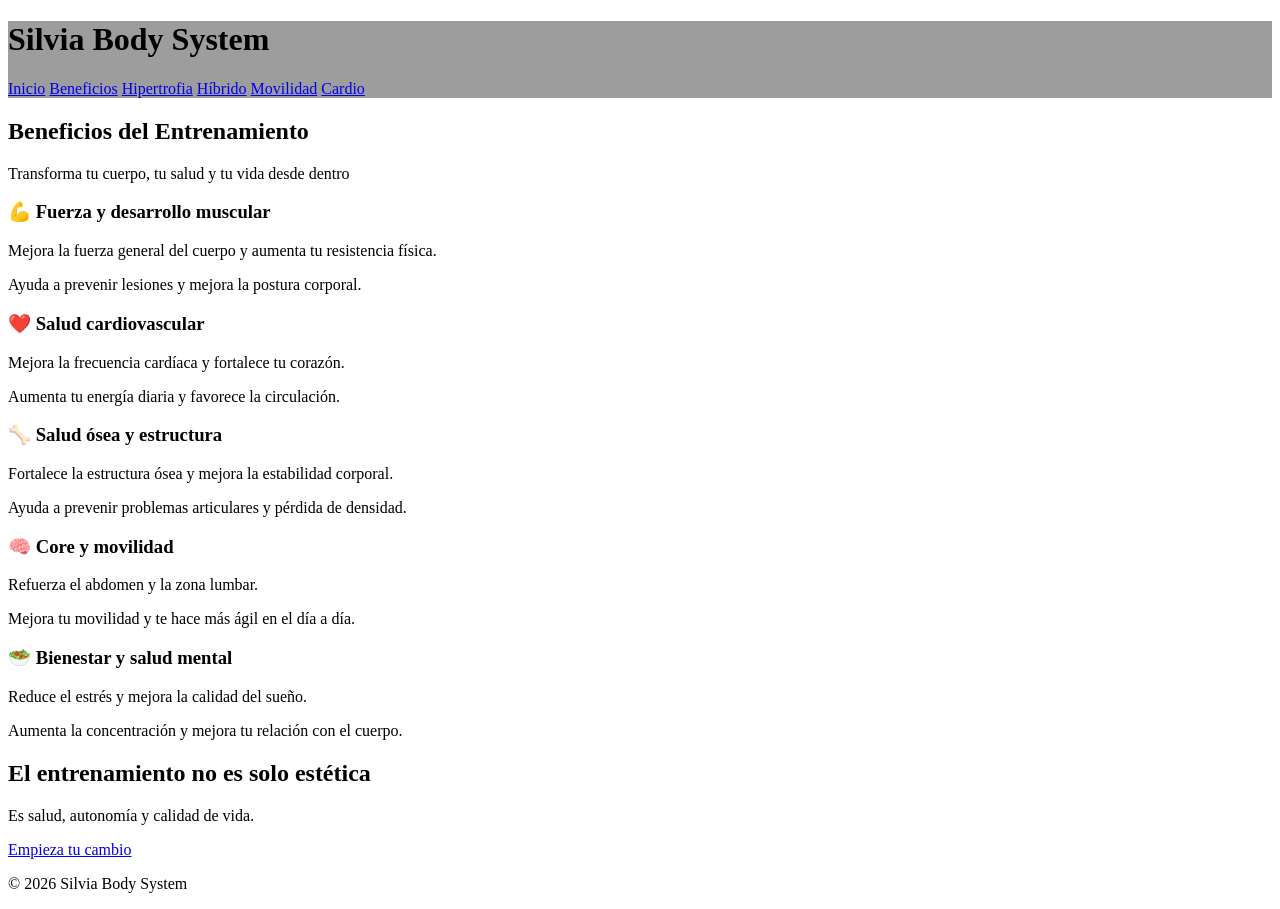
==== beneficios.html @ 844a5cd4 "Create beneficios.html" ====
<!DOCTYPE html>
<html lang="es">
<head>
  <meta charset="UTF-8">
  <meta name="viewport" content="width=device-width, initial-scale=1.0">
  <title>Beneficios del Entrenamiento | Silvia Body System</title>

  <link rel="stylesheet" href="style.css">
</head>

<body>

<!-- NAV -->
<header class="nav">
  <h1>Silvia Body System</h1>
  <nav>
    <a href="index.html">Inicio</a>
    <a href="beneficios.html">Beneficios</a>
    <a href="hipertrofia.html">Hipertrofia</a>
    <a href="hibrido.html">Híbrido</a>
    <a href="movilidad.html">Movilidad</a>
    <a href="cardio-abdomen.html">Cardio</a>
  </nav>
</header>

<!-- HERO -->
<section class="hero">
  <div>
    <h2>Beneficios del Entrenamiento</h2>
    <p>Transforma tu cuerpo, tu salud y tu vida desde dentro</p>
  </div>
</section>

<!-- BENEFICIOS -->
<section class="grid">

  <!-- FUERZA -->
  <div class="card">
    <h3>💪 Fuerza y desarrollo muscular</h3>
    <p>Mejora la fuerza general del cuerpo y aumenta tu resistencia física.</p>
    <p>Ayuda a prevenir lesiones y mejora la postura corporal.</p>
  </div>

  <!-- CARDIO -->
  <div class="card">
    <h3>❤️ Salud cardiovascular</h3>
    <p>Mejora la frecuencia cardíaca y fortalece tu corazón.</p>
    <p>Aumenta tu energía diaria y favorece la circulación.</p>
  </div>

  <!-- ÓSEO -->
  <div class="card">
    <h3>🦴 Salud ósea y estructura</h3>
    <p>Fortalece la estructura ósea y mejora la estabilidad corporal.</p>
    <p>Ayuda a prevenir problemas articulares y pérdida de densidad.</p>
  </div>

  <!-- CORE -->
  <div class="card">
    <h3>🧠 Core y movilidad</h3>
    <p>Refuerza el abdomen y la zona lumbar.</p>
    <p>Mejora tu movilidad y te hace más ágil en el día a día.</p>
  </div>

  <!-- BIENESTAR -->
  <div class="card">
    <h3>🥗 Bienestar y salud mental</h3>
    <p>Reduce el estrés y mejora la calidad del sueño.</p>
    <p>Aumenta la concentración y mejora tu relación con el cuerpo.</p>
  </div>

</section>

<!-- BLOQUE MOTIVACIONAL -->
<section class="hero">
  <div>
    <h2>El entrenamiento no es solo estética</h2>
    <p>Es salud, autonomía y calidad de vida.</p>

    <a href="hipertrofia.html" class="btn">
      Empieza tu cambio
    </a>
  </div>
</section>

<!-- FOOTER -->
<footer>
  <p>© 2026 Silvia Body System</p>
</footer>

<script src="script.js"></script>

</body>
</html>
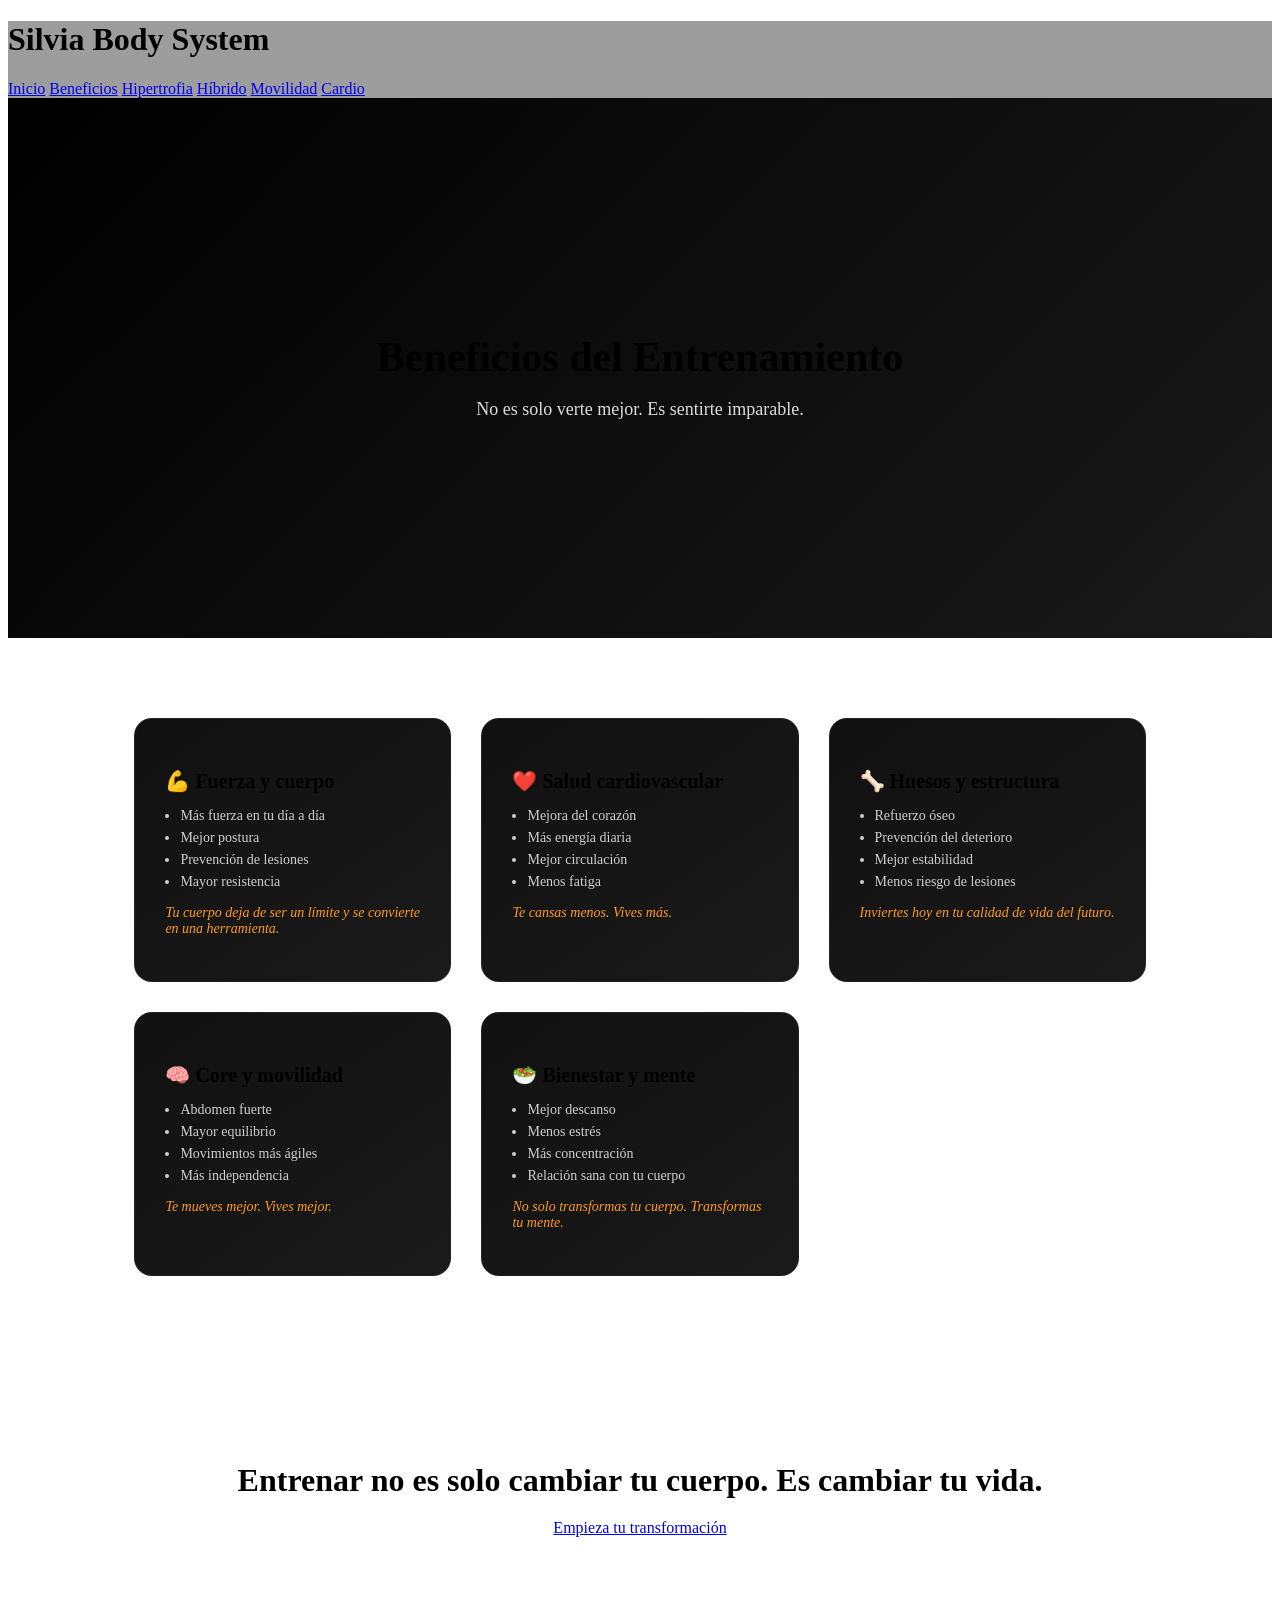
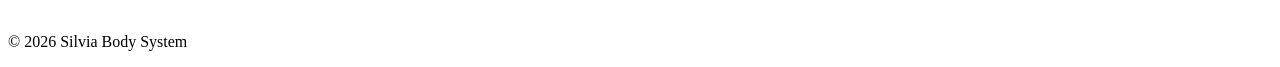
==== commit d064b79e: "Update beneficios.html" ====
--- a/beneficios.html
+++ b/beneficios.html
@@ -3,14 +3,111 @@
 <head>
   <meta charset="UTF-8">
   <meta name="viewport" content="width=device-width, initial-scale=1.0">
-  <title>Beneficios del Entrenamiento | Silvia Body System</title>
+  <title>Beneficios | Silvia Body System</title>
 
   <link rel="stylesheet" href="style.css">
+
+  <style>
+    /* HERO INTERNO MÁS VISUAL */
+    .hero-beneficios {
+      height: 60vh;
+      display: flex;
+      justify-content: center;
+      align-items: center;
+      text-align: center;
+      position: relative;
+      background: linear-gradient(135deg, #000, #1a1a1a);
+    }
+
+    .hero-beneficios::before {
+      content: "";
+      position: absolute;
+      width: 100%;
+      height: 100%;
+      background: url("https://images.unsplash.com/photo-1558611848-73f7eb4001a1");
+      background-size: cover;
+      background-position: center;
+      opacity: 0.25;
+    }
+
+    .hero-beneficios .content {
+      position: relative;
+      z-index: 2;
+      max-width: 700px;
+    }
+
+    .hero-beneficios h2 {
+      font-size: 42px;
+      margin-bottom: 15px;
+    }
+
+    .hero-beneficios p {
+      font-size: 18px;
+      color: #dcdcdc;
+    }
+
+    /* TARJETAS MEJORADAS */
+    .benefits-grid {
+      display: grid;
+      grid-template-columns: repeat(auto-fit, minmax(280px, 1fr));
+      gap: 30px;
+      padding: 80px 10%;
+    }
+
+    .benefit-card {
+      background: linear-gradient(145deg, #111, #1a1a1a);
+      border-radius: 18px;
+      padding: 30px;
+      transition: 0.4s;
+      border: 1px solid rgba(255,255,255,0.05);
+      position: relative;
+      overflow: hidden;
+    }
+
+    .benefit-card:hover {
+      transform: translateY(-10px) scale(1.02);
+      box-shadow: 0 20px 50px rgba(0,0,0,0.6);
+    }
+
+    .benefit-card h3 {
+      margin-bottom: 10px;
+      font-size: 20px;
+    }
+
+    .benefit-card ul {
+      margin: 15px 0;
+      padding-left: 15px;
+    }
+
+    .benefit-card li {
+      margin-bottom: 6px;
+      font-size: 14px;
+      color: #cfcfcf;
+    }
+
+    .emotion {
+      margin-top: 15px;
+      font-style: italic;
+      color: #ff9a1f;
+      font-size: 14px;
+    }
+
+    /* CIERRE */
+    .cta-final {
+      text-align: center;
+      padding: 80px 20px;
+    }
+
+    .cta-final h2 {
+      font-size: 32px;
+      margin-bottom: 20px;
+    }
+
+  </style>
 </head>
 
 <body>
 
-<!-- NAV -->
 <header class="nav">
   <h1>Silvia Body System</h1>
   <nav>
@@ -23,67 +120,83 @@
   </nav>
 </header>
 
-<!-- HERO -->
-<section class="hero">
-  <div>
+<!-- HERO DINÁMICO -->
+<section class="hero-beneficios">
+  <div class="content">
     <h2>Beneficios del Entrenamiento</h2>
-    <p>Transforma tu cuerpo, tu salud y tu vida desde dentro</p>
+    <p>No es solo verte mejor. Es sentirte imparable.</p>
   </div>
 </section>
 
 <!-- BENEFICIOS -->
-<section class="grid">
-
-  <!-- FUERZA -->
-  <div class="card">
-    <h3>💪 Fuerza y desarrollo muscular</h3>
-    <p>Mejora la fuerza general del cuerpo y aumenta tu resistencia física.</p>
-    <p>Ayuda a prevenir lesiones y mejora la postura corporal.</p>
-  </div>
-
-  <!-- CARDIO -->
-  <div class="card">
+<section class="benefits-grid">
+
+  <div class="benefit-card">
+    <h3>💪 Fuerza y cuerpo</h3>
+    <ul>
+      <li>Más fuerza en tu día a día</li>
+      <li>Mejor postura</li>
+      <li>Prevención de lesiones</li>
+      <li>Mayor resistencia</li>
+    </ul>
+    <p class="emotion">Tu cuerpo deja de ser un límite y se convierte en una herramienta.</p>
+  </div>
+
+  <div class="benefit-card">
     <h3>❤️ Salud cardiovascular</h3>
-    <p>Mejora la frecuencia cardíaca y fortalece tu corazón.</p>
-    <p>Aumenta tu energía diaria y favorece la circulación.</p>
-  </div>
-
-  <!-- ÓSEO -->
-  <div class="card">
-    <h3>🦴 Salud ósea y estructura</h3>
-    <p>Fortalece la estructura ósea y mejora la estabilidad corporal.</p>
-    <p>Ayuda a prevenir problemas articulares y pérdida de densidad.</p>
-  </div>
-
-  <!-- CORE -->
-  <div class="card">
+    <ul>
+      <li>Mejora del corazón</li>
+      <li>Más energía diaria</li>
+      <li>Mejor circulación</li>
+      <li>Menos fatiga</li>
+    </ul>
+    <p class="emotion">Te cansas menos. Vives más.</p>
+  </div>
+
+  <div class="benefit-card">
+    <h3>🦴 Huesos y estructura</h3>
+    <ul>
+      <li>Refuerzo óseo</li>
+      <li>Prevención del deterioro</li>
+      <li>Mejor estabilidad</li>
+      <li>Menos riesgo de lesiones</li>
+    </ul>
+    <p class="emotion">Inviertes hoy en tu calidad de vida del futuro.</p>
+  </div>
+
+  <div class="benefit-card">
     <h3>🧠 Core y movilidad</h3>
-    <p>Refuerza el abdomen y la zona lumbar.</p>
-    <p>Mejora tu movilidad y te hace más ágil en el día a día.</p>
-  </div>
-
-  <!-- BIENESTAR -->
-  <div class="card">
-    <h3>🥗 Bienestar y salud mental</h3>
-    <p>Reduce el estrés y mejora la calidad del sueño.</p>
-    <p>Aumenta la concentración y mejora tu relación con el cuerpo.</p>
+    <ul>
+      <li>Abdomen fuerte</li>
+      <li>Mayor equilibrio</li>
+      <li>Movimientos más ágiles</li>
+      <li>Más independencia</li>
+    </ul>
+    <p class="emotion">Te mueves mejor. Vives mejor.</p>
+  </div>
+
+  <div class="benefit-card">
+    <h3>🥗 Bienestar y mente</h3>
+    <ul>
+      <li>Mejor descanso</li>
+      <li>Menos estrés</li>
+      <li>Más concentración</li>
+      <li>Relación sana con tu cuerpo</li>
+    </ul>
+    <p class="emotion">No solo transformas tu cuerpo. Transformas tu mente.</p>
   </div>
 
 </section>
 
-<!-- BLOQUE MOTIVACIONAL -->
-<section class="hero">
-  <div>
-    <h2>El entrenamiento no es solo estética</h2>
-    <p>Es salud, autonomía y calidad de vida.</p>
-
-    <a href="hipertrofia.html" class="btn">
-      Empieza tu cambio
-    </a>
-  </div>
+<!-- CIERRE -->
+<section class="cta-final">
+  <h2>Entrenar no es solo cambiar tu cuerpo. Es cambiar tu vida.</h2>
+
+  <a href="hipertrofia.html" class="btn">
+    Empieza tu transformación
+  </a>
 </section>
 
-<!-- FOOTER -->
 <footer>
   <p>© 2026 Silvia Body System</p>
 </footer>
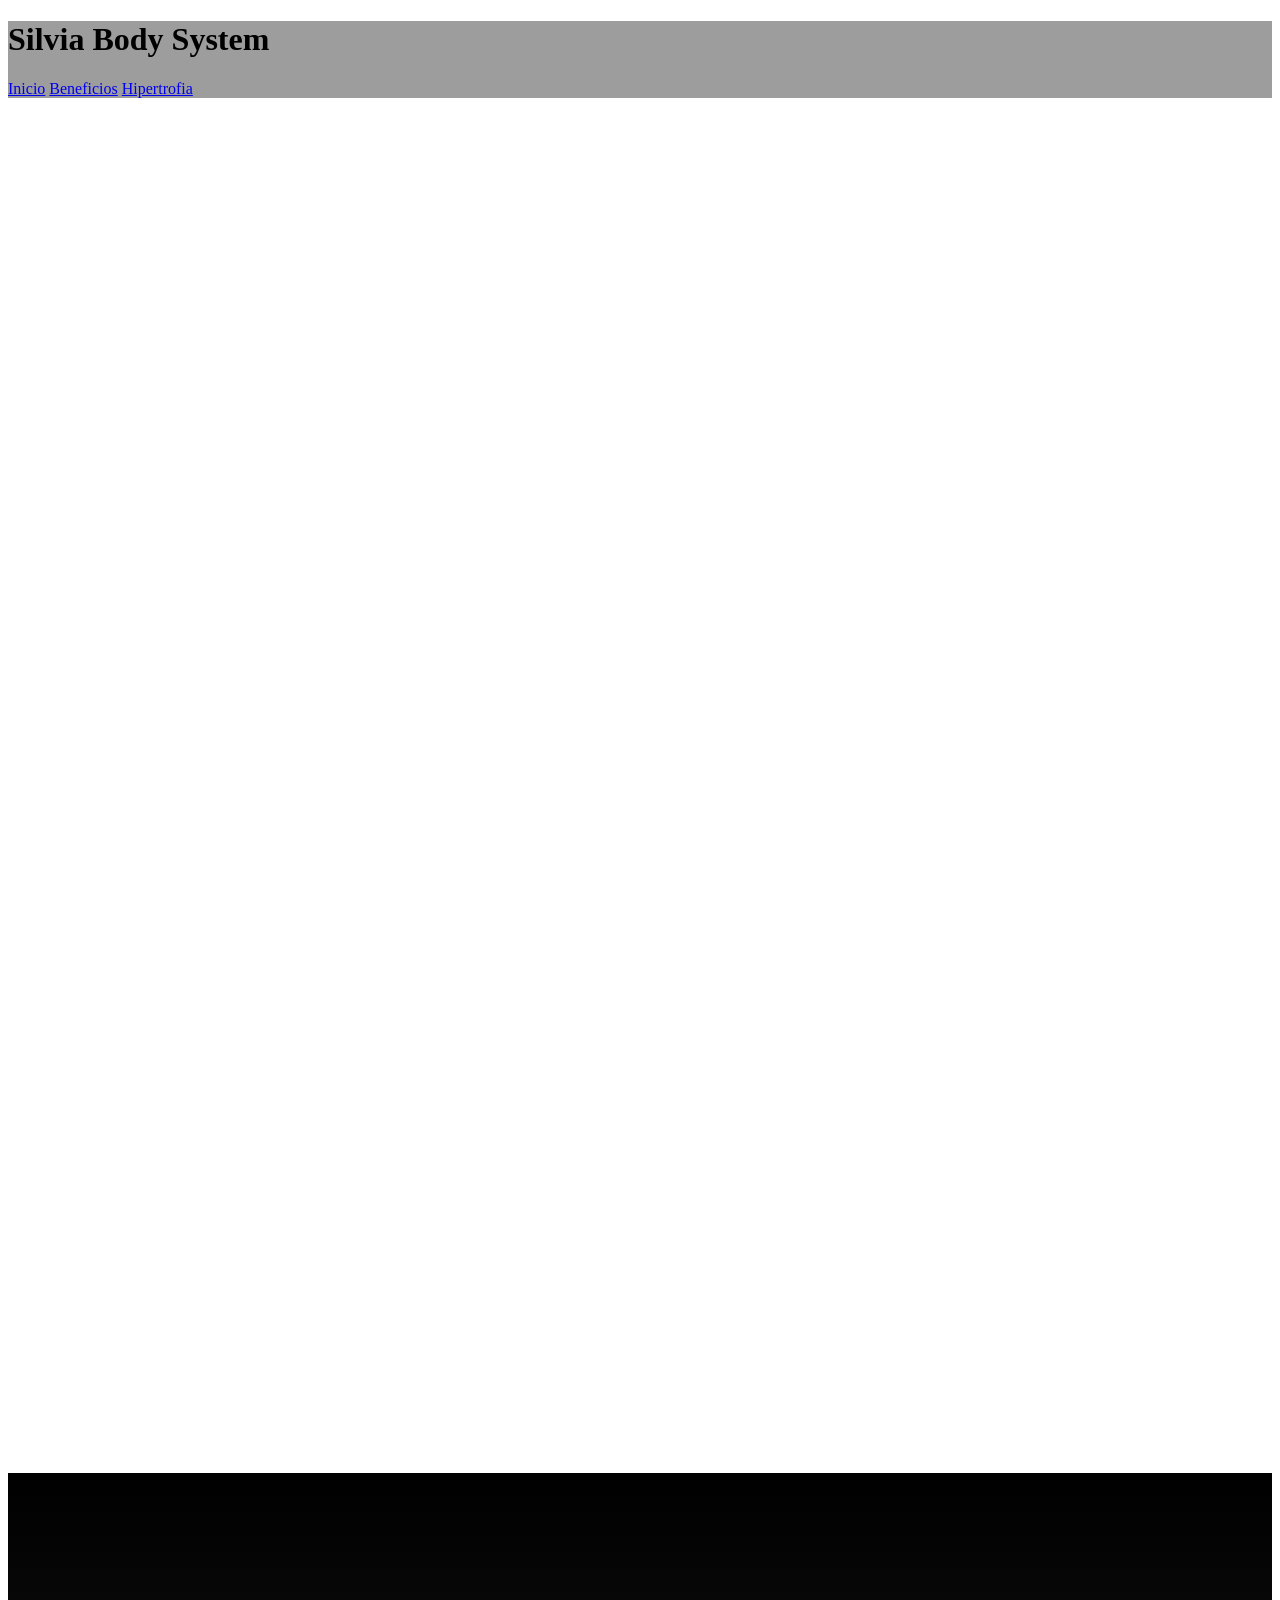
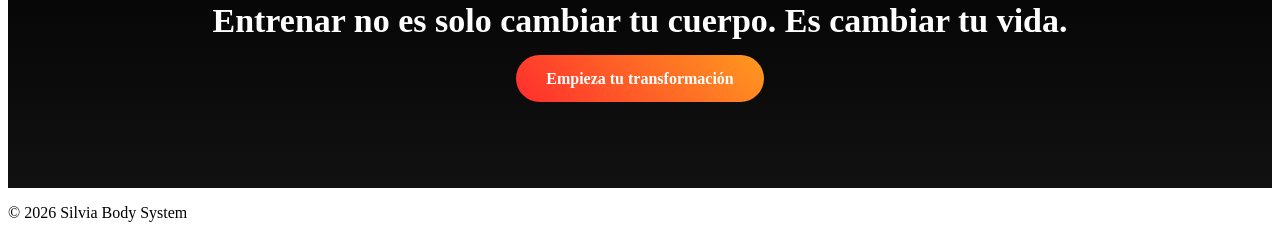
==== commit 0bb1a3e0: "Update beneficios.html" ====
--- a/beneficios.html
+++ b/beneficios.html
@@ -1,109 +1,167 @@
 <!DOCTYPE html>
 <html lang="es">
 <head>
-  <meta charset="UTF-8">
-  <meta name="viewport" content="width=device-width, initial-scale=1.0">
-  <title>Beneficios | Silvia Body System</title>
-
-  <link rel="stylesheet" href="style.css">
-
-  <style>
-    /* HERO INTERNO MÁS VISUAL */
-    .hero-beneficios {
-      height: 60vh;
-      display: flex;
-      justify-content: center;
-      align-items: center;
-      text-align: center;
-      position: relative;
-      background: linear-gradient(135deg, #000, #1a1a1a);
-    }
-
-    .hero-beneficios::before {
-      content: "";
-      position: absolute;
-      width: 100%;
-      height: 100%;
-      background: url("https://images.unsplash.com/photo-1558611848-73f7eb4001a1");
-      background-size: cover;
-      background-position: center;
-      opacity: 0.25;
-    }
-
-    .hero-beneficios .content {
-      position: relative;
-      z-index: 2;
-      max-width: 700px;
-    }
-
-    .hero-beneficios h2 {
-      font-size: 42px;
-      margin-bottom: 15px;
-    }
-
-    .hero-beneficios p {
-      font-size: 18px;
-      color: #dcdcdc;
-    }
-
-    /* TARJETAS MEJORADAS */
-    .benefits-grid {
-      display: grid;
-      grid-template-columns: repeat(auto-fit, minmax(280px, 1fr));
-      gap: 30px;
-      padding: 80px 10%;
-    }
-
-    .benefit-card {
-      background: linear-gradient(145deg, #111, #1a1a1a);
-      border-radius: 18px;
-      padding: 30px;
-      transition: 0.4s;
-      border: 1px solid rgba(255,255,255,0.05);
-      position: relative;
-      overflow: hidden;
-    }
-
-    .benefit-card:hover {
-      transform: translateY(-10px) scale(1.02);
-      box-shadow: 0 20px 50px rgba(0,0,0,0.6);
-    }
-
-    .benefit-card h3 {
-      margin-bottom: 10px;
-      font-size: 20px;
-    }
-
-    .benefit-card ul {
-      margin: 15px 0;
-      padding-left: 15px;
-    }
-
-    .benefit-card li {
-      margin-bottom: 6px;
-      font-size: 14px;
-      color: #cfcfcf;
-    }
-
-    .emotion {
-      margin-top: 15px;
-      font-style: italic;
-      color: #ff9a1f;
-      font-size: 14px;
-    }
-
-    /* CIERRE */
-    .cta-final {
-      text-align: center;
-      padding: 80px 20px;
-    }
-
-    .cta-final h2 {
-      font-size: 32px;
-      margin-bottom: 20px;
-    }
-
-  </style>
+<meta charset="UTF-8">
+<meta name="viewport" content="width=device-width, initial-scale=1.0">
+<title>Beneficios | Silvia Body System</title>
+
+<link rel="stylesheet" href="style.css">
+
+<style>
+
+/* =========================
+   HERO IMPACTO
+========================= */
+.hero-beneficios {
+  height: 70vh;
+  display: flex;
+  align-items: center;
+  justify-content: center;
+  text-align: center;
+  position: relative;
+  overflow: hidden;
+}
+
+.hero-beneficios::before {
+  content: "";
+  position: absolute;
+  width: 100%;
+  height: 100%;
+  background:
+    linear-gradient(to bottom, rgba(0,0,0,0.8), rgba(0,0,0,0.95)),
+    url("https://images.unsplash.com/photo-1550345332-09e3ac987658");
+  background-size: cover;
+  background-position: center;
+}
+
+.hero-content {
+  position: relative;
+  z-index: 2;
+  max-width: 800px;
+}
+
+.hero-content h2 {
+  font-size: 50px;
+  color: white;
+  margin-bottom: 20px;
+}
+
+.hero-content p {
+  color: #ffffff;
+  font-size: 20px;
+  opacity: 0.9;
+}
+
+/* =========================
+   GRID DINÁMICO
+========================= */
+.benefits {
+  padding: 100px 8%;
+  display: grid;
+  grid-template-columns: repeat(auto-fit, minmax(280px, 1fr));
+  gap: 40px;
+}
+
+/* =========================
+   TARJETAS WOW
+========================= */
+.card-benefit {
+  background: rgba(255,255,255,0.05);
+  backdrop-filter: blur(15px);
+  border-radius: 20px;
+  padding: 30px;
+  transition: 0.4s ease;
+  border: 1px solid rgba(255,255,255,0.08);
+  position: relative;
+}
+
+.card-benefit:hover {
+  transform: scale(1.05) translateY(-10px);
+  box-shadow: 0 25px 60px rgba(0,0,0,0.8);
+}
+
+/* glow */
+.card-benefit::after {
+  content: "";
+  position: absolute;
+  inset: 0;
+  border-radius: 20px;
+  background: radial-gradient(circle at top, rgba(255,80,0,0.15), transparent);
+  opacity: 0;
+  transition: 0.4s;
+}
+
+.card-benefit:hover::after {
+  opacity: 1;
+}
+
+.card-benefit h3 {
+  color: white;
+  margin-bottom: 15px;
+}
+
+.card-benefit ul {
+  padding-left: 15px;
+}
+
+.card-benefit li {
+  color: #ffffff;
+  margin-bottom: 8px;
+  font-size: 14px;
+}
+
+.emotion {
+  margin-top: 15px;
+  color: #ff9a1f;
+  font-style: italic;
+  font-size: 14px;
+}
+
+/* =========================
+   CTA FINAL
+========================= */
+.cta {
+  text-align: center;
+  padding: 100px 20px;
+  background: linear-gradient(180deg, #000, #111);
+}
+
+.cta h2 {
+  color: white;
+  font-size: 34px;
+  margin-bottom: 30px;
+}
+
+.btn-cta {
+  padding: 15px 30px;
+  border-radius: 30px;
+  background: linear-gradient(45deg, #ff2d2d, #ff9a1f);
+  color: white;
+  text-decoration: none;
+  font-weight: bold;
+  transition: 0.3s;
+}
+
+.btn-cta:hover {
+  transform: scale(1.08);
+  box-shadow: 0 0 25px rgba(255,80,0,0.7);
+}
+
+/* =========================
+   ANIMACIÓN SCROLL
+========================= */
+.hidden {
+  opacity: 0;
+  transform: translateY(40px);
+  transition: 0.8s;
+}
+
+.show {
+  opacity: 1;
+  transform: translateY(0);
+}
+
+</style>
 </head>
 
 <body>
@@ -114,24 +172,21 @@
     <a href="index.html">Inicio</a>
     <a href="beneficios.html">Beneficios</a>
     <a href="hipertrofia.html">Hipertrofia</a>
-    <a href="hibrido.html">Híbrido</a>
-    <a href="movilidad.html">Movilidad</a>
-    <a href="cardio-abdomen.html">Cardio</a>
   </nav>
 </header>
 
-<!-- HERO DINÁMICO -->
-<section class="hero-beneficios">
-  <div class="content">
+<!-- HERO -->
+<section class="hero-beneficios hidden">
+  <div class="hero-content">
     <h2>Beneficios del Entrenamiento</h2>
-    <p>No es solo verte mejor. Es sentirte imparable.</p>
+    <p>No es estética. Es rendimiento. Es salud. Es vida.</p>
   </div>
 </section>
 
-<!-- BENEFICIOS -->
-<section class="benefits-grid">
-
-  <div class="benefit-card">
+<!-- TARJETAS -->
+<section class="benefits">
+
+  <div class="card-benefit hidden">
     <h3>💪 Fuerza y cuerpo</h3>
     <ul>
       <li>Más fuerza en tu día a día</li>
@@ -139,60 +194,59 @@
       <li>Prevención de lesiones</li>
       <li>Mayor resistencia</li>
     </ul>
-    <p class="emotion">Tu cuerpo deja de ser un límite y se convierte en una herramienta.</p>
-  </div>
-
-  <div class="benefit-card">
-    <h3>❤️ Salud cardiovascular</h3>
+    <p class="emotion">Tu cuerpo deja de ser un límite.</p>
+  </div>
+
+  <div class="card-benefit hidden">
+    <h3>❤️ Cardio y energía</h3>
     <ul>
       <li>Mejora del corazón</li>
       <li>Más energía diaria</li>
       <li>Mejor circulación</li>
       <li>Menos fatiga</li>
     </ul>
-    <p class="emotion">Te cansas menos. Vives más.</p>
-  </div>
-
-  <div class="benefit-card">
-    <h3>🦴 Huesos y estructura</h3>
+    <p class="emotion">Te sientes más activo, más vivo.</p>
+  </div>
+
+  <div class="card-benefit hidden">
+    <h3>🦴 Huesos y longevidad</h3>
     <ul>
       <li>Refuerzo óseo</li>
       <li>Prevención del deterioro</li>
       <li>Mejor estabilidad</li>
       <li>Menos riesgo de lesiones</li>
     </ul>
-    <p class="emotion">Inviertes hoy en tu calidad de vida del futuro.</p>
-  </div>
-
-  <div class="benefit-card">
-    <h3>🧠 Core y movilidad</h3>
+    <p class="emotion">Entrenas hoy para vivir mejor mañana.</p>
+  </div>
+
+  <div class="card-benefit hidden">
+    <h3>🧠 Core y movimiento</h3>
     <ul>
       <li>Abdomen fuerte</li>
       <li>Mayor equilibrio</li>
-      <li>Movimientos más ágiles</li>
+      <li>Movimientos ágiles</li>
       <li>Más independencia</li>
     </ul>
-    <p class="emotion">Te mueves mejor. Vives mejor.</p>
-  </div>
-
-  <div class="benefit-card">
-    <h3>🥗 Bienestar y mente</h3>
+    <p class="emotion">Te mueves con libertad.</p>
+  </div>
+
+  <div class="card-benefit hidden">
+    <h3>🥗 Mente y bienestar</h3>
     <ul>
       <li>Mejor descanso</li>
       <li>Menos estrés</li>
       <li>Más concentración</li>
       <li>Relación sana con tu cuerpo</li>
     </ul>
-    <p class="emotion">No solo transformas tu cuerpo. Transformas tu mente.</p>
+    <p class="emotion">Tu mente también entrena.</p>
   </div>
 
 </section>
 
-<!-- CIERRE -->
-<section class="cta-final">
+<!-- CTA FINAL -->
+<section class="cta">
   <h2>Entrenar no es solo cambiar tu cuerpo. Es cambiar tu vida.</h2>
-
-  <a href="hipertrofia.html" class="btn">
+  <a href="hipertrofia.html" class="btn-cta">
     Empieza tu transformación
   </a>
 </section>
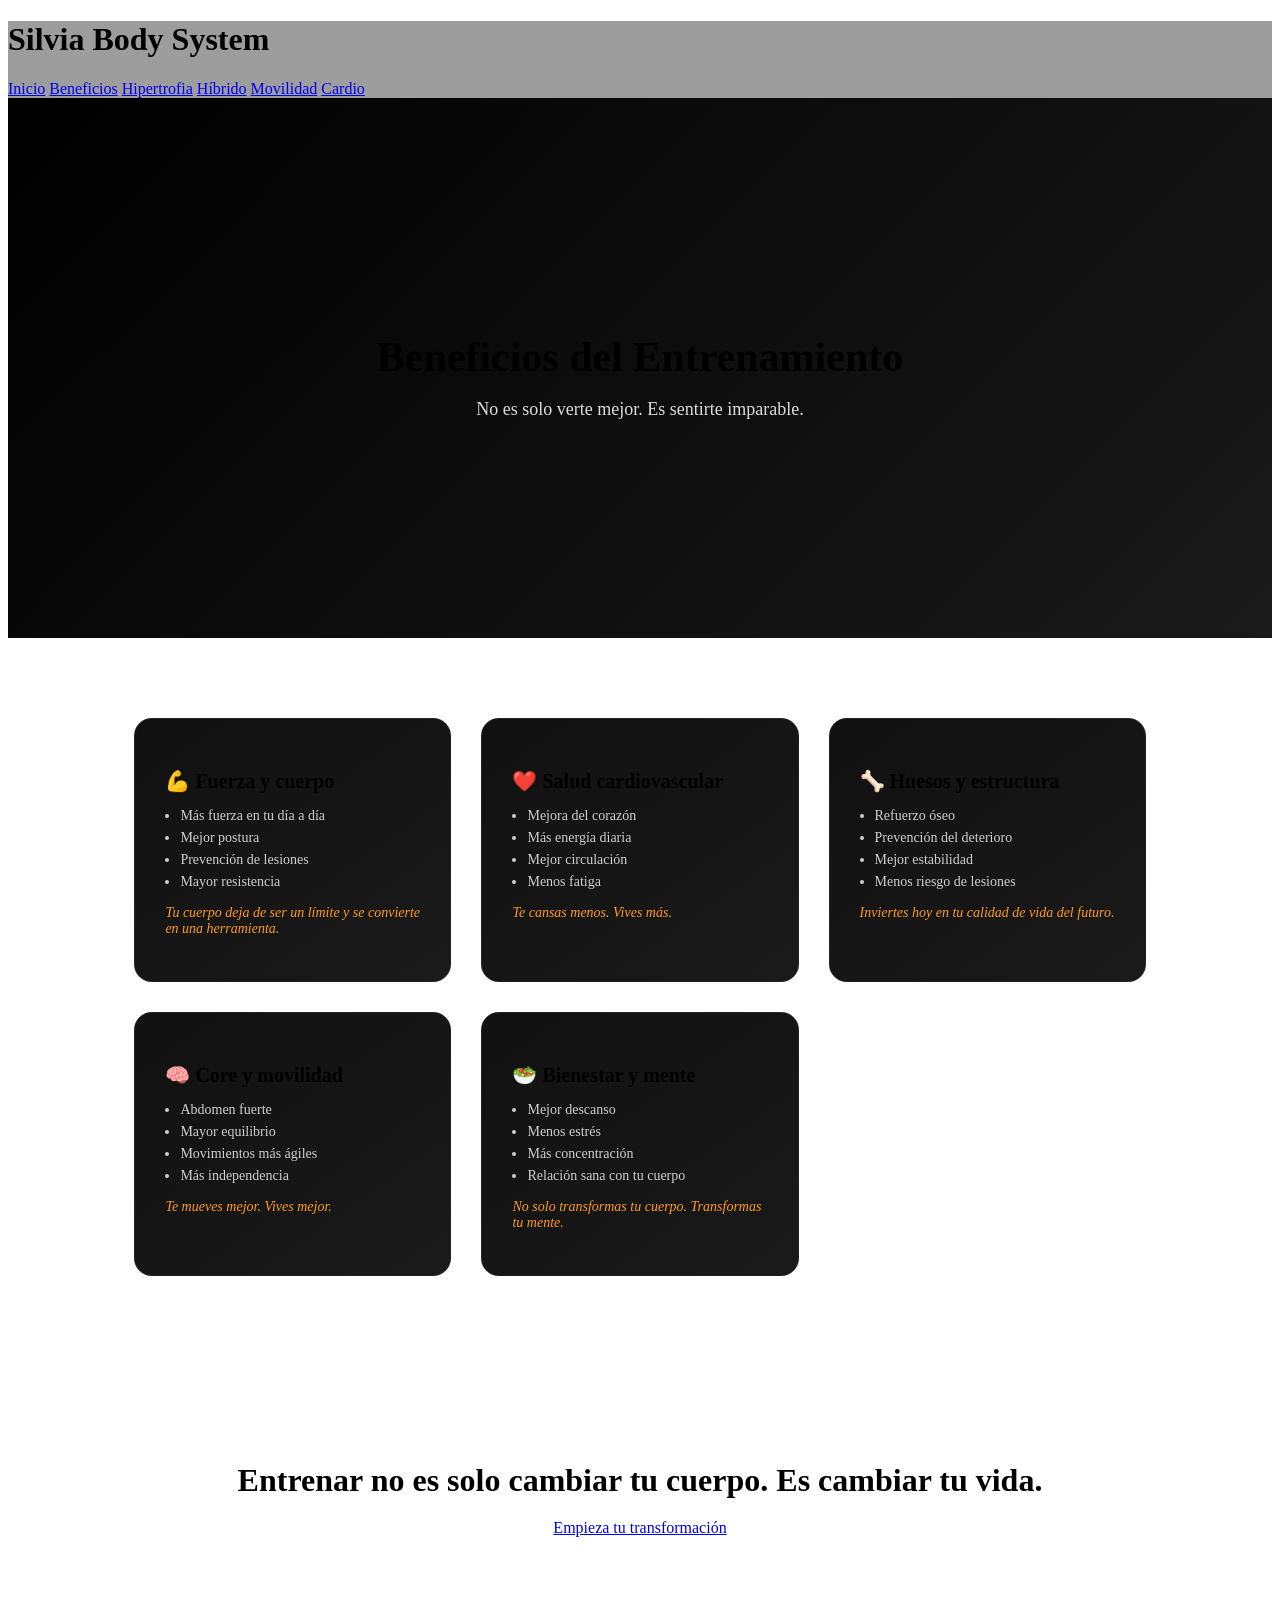
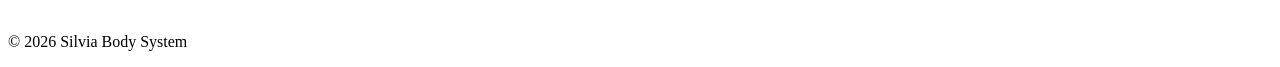
==== commit 8e8be736: "Update beneficios.html" ====
--- a/beneficios.html
+++ b/beneficios.html
@@ -1,167 +1,109 @@
 <!DOCTYPE html>
 <html lang="es">
 <head>
-<meta charset="UTF-8">
-<meta name="viewport" content="width=device-width, initial-scale=1.0">
-<title>Beneficios | Silvia Body System</title>
-
-<link rel="stylesheet" href="style.css">
-
-<style>
-
-/* =========================
-   HERO IMPACTO
-========================= */
-.hero-beneficios {
-  height: 70vh;
-  display: flex;
-  align-items: center;
-  justify-content: center;
-  text-align: center;
-  position: relative;
-  overflow: hidden;
-}
-
-.hero-beneficios::before {
-  content: "";
-  position: absolute;
-  width: 100%;
-  height: 100%;
-  background:
-    linear-gradient(to bottom, rgba(0,0,0,0.8), rgba(0,0,0,0.95)),
-    url("https://images.unsplash.com/photo-1550345332-09e3ac987658");
-  background-size: cover;
-  background-position: center;
-}
-
-.hero-content {
-  position: relative;
-  z-index: 2;
-  max-width: 800px;
-}
-
-.hero-content h2 {
-  font-size: 50px;
-  color: white;
-  margin-bottom: 20px;
-}
-
-.hero-content p {
-  color: #ffffff;
-  font-size: 20px;
-  opacity: 0.9;
-}
-
-/* =========================
-   GRID DINÁMICO
-========================= */
-.benefits {
-  padding: 100px 8%;
-  display: grid;
-  grid-template-columns: repeat(auto-fit, minmax(280px, 1fr));
-  gap: 40px;
-}
-
-/* =========================
-   TARJETAS WOW
-========================= */
-.card-benefit {
-  background: rgba(255,255,255,0.05);
-  backdrop-filter: blur(15px);
-  border-radius: 20px;
-  padding: 30px;
-  transition: 0.4s ease;
-  border: 1px solid rgba(255,255,255,0.08);
-  position: relative;
-}
-
-.card-benefit:hover {
-  transform: scale(1.05) translateY(-10px);
-  box-shadow: 0 25px 60px rgba(0,0,0,0.8);
-}
-
-/* glow */
-.card-benefit::after {
-  content: "";
-  position: absolute;
-  inset: 0;
-  border-radius: 20px;
-  background: radial-gradient(circle at top, rgba(255,80,0,0.15), transparent);
-  opacity: 0;
-  transition: 0.4s;
-}
-
-.card-benefit:hover::after {
-  opacity: 1;
-}
-
-.card-benefit h3 {
-  color: white;
-  margin-bottom: 15px;
-}
-
-.card-benefit ul {
-  padding-left: 15px;
-}
-
-.card-benefit li {
-  color: #ffffff;
-  margin-bottom: 8px;
-  font-size: 14px;
-}
-
-.emotion {
-  margin-top: 15px;
-  color: #ff9a1f;
-  font-style: italic;
-  font-size: 14px;
-}
-
-/* =========================
-   CTA FINAL
-========================= */
-.cta {
-  text-align: center;
-  padding: 100px 20px;
-  background: linear-gradient(180deg, #000, #111);
-}
-
-.cta h2 {
-  color: white;
-  font-size: 34px;
-  margin-bottom: 30px;
-}
-
-.btn-cta {
-  padding: 15px 30px;
-  border-radius: 30px;
-  background: linear-gradient(45deg, #ff2d2d, #ff9a1f);
-  color: white;
-  text-decoration: none;
-  font-weight: bold;
-  transition: 0.3s;
-}
-
-.btn-cta:hover {
-  transform: scale(1.08);
-  box-shadow: 0 0 25px rgba(255,80,0,0.7);
-}
-
-/* =========================
-   ANIMACIÓN SCROLL
-========================= */
-.hidden {
-  opacity: 0;
-  transform: translateY(40px);
-  transition: 0.8s;
-}
-
-.show {
-  opacity: 1;
-  transform: translateY(0);
-}
-
-</style>
+  <meta charset="UTF-8">
+  <meta name="viewport" content="width=device-width, initial-scale=1.0">
+  <title>Beneficios | Silvia Body System</title>
+
+  <link rel="stylesheet" href="style.css">
+
+  <style>
+    /* HERO INTERNO MÁS VISUAL */
+    .hero-beneficios {
+      height: 60vh;
+      display: flex;
+      justify-content: center;
+      align-items: center;
+      text-align: center;
+      position: relative;
+      background: linear-gradient(135deg, #000, #1a1a1a);
+    }
+
+    .hero-beneficios::before {
+      content: "";
+      position: absolute;
+      width: 100%;
+      height: 100%;
+      background: url("https://images.unsplash.com/photo-1558611848-73f7eb4001a1");
+      background-size: cover;
+      background-position: center;
+      opacity: 0.25;
+    }
+
+    .hero-beneficios .content {
+      position: relative;
+      z-index: 2;
+      max-width: 700px;
+    }
+
+    .hero-beneficios h2 {
+      font-size: 42px;
+      margin-bottom: 15px;
+    }
+
+    .hero-beneficios p {
+      font-size: 18px;
+      color: #dcdcdc;
+    }
+
+    /* TARJETAS MEJORADAS */
+    .benefits-grid {
+      display: grid;
+      grid-template-columns: repeat(auto-fit, minmax(280px, 1fr));
+      gap: 30px;
+      padding: 80px 10%;
+    }
+
+    .benefit-card {
+      background: linear-gradient(145deg, #111, #1a1a1a);
+      border-radius: 18px;
+      padding: 30px;
+      transition: 0.4s;
+      border: 1px solid rgba(255,255,255,0.05);
+      position: relative;
+      overflow: hidden;
+    }
+
+    .benefit-card:hover {
+      transform: translateY(-10px) scale(1.02);
+      box-shadow: 0 20px 50px rgba(0,0,0,0.6);
+    }
+
+    .benefit-card h3 {
+      margin-bottom: 10px;
+      font-size: 20px;
+    }
+
+    .benefit-card ul {
+      margin: 15px 0;
+      padding-left: 15px;
+    }
+
+    .benefit-card li {
+      margin-bottom: 6px;
+      font-size: 14px;
+      color: #cfcfcf;
+    }
+
+    .emotion {
+      margin-top: 15px;
+      font-style: italic;
+      color: #ff9a1f;
+      font-size: 14px;
+    }
+
+    /* CIERRE */
+    .cta-final {
+      text-align: center;
+      padding: 80px 20px;
+    }
+
+    .cta-final h2 {
+      font-size: 32px;
+      margin-bottom: 20px;
+    }
+
+  </style>
 </head>
 
 <body>
@@ -172,21 +114,24 @@
     <a href="index.html">Inicio</a>
     <a href="beneficios.html">Beneficios</a>
     <a href="hipertrofia.html">Hipertrofia</a>
+    <a href="hibrido.html">Híbrido</a>
+    <a href="movilidad.html">Movilidad</a>
+    <a href="cardio-abdomen.html">Cardio</a>
   </nav>
 </header>
 
-<!-- HERO -->
-<section class="hero-beneficios hidden">
-  <div class="hero-content">
+<!-- HERO DINÁMICO -->
+<section class="hero-beneficios">
+  <div class="content">
     <h2>Beneficios del Entrenamiento</h2>
-    <p>No es estética. Es rendimiento. Es salud. Es vida.</p>
+    <p>No es solo verte mejor. Es sentirte imparable.</p>
   </div>
 </section>
 
-<!-- TARJETAS -->
-<section class="benefits">
-
-  <div class="card-benefit hidden">
+<!-- BENEFICIOS -->
+<section class="benefits-grid">
+
+  <div class="benefit-card">
     <h3>💪 Fuerza y cuerpo</h3>
     <ul>
       <li>Más fuerza en tu día a día</li>
@@ -194,59 +139,60 @@
       <li>Prevención de lesiones</li>
       <li>Mayor resistencia</li>
     </ul>
-    <p class="emotion">Tu cuerpo deja de ser un límite.</p>
-  </div>
-
-  <div class="card-benefit hidden">
-    <h3>❤️ Cardio y energía</h3>
+    <p class="emotion">Tu cuerpo deja de ser un límite y se convierte en una herramienta.</p>
+  </div>
+
+  <div class="benefit-card">
+    <h3>❤️ Salud cardiovascular</h3>
     <ul>
       <li>Mejora del corazón</li>
       <li>Más energía diaria</li>
       <li>Mejor circulación</li>
       <li>Menos fatiga</li>
     </ul>
-    <p class="emotion">Te sientes más activo, más vivo.</p>
-  </div>
-
-  <div class="card-benefit hidden">
-    <h3>🦴 Huesos y longevidad</h3>
+    <p class="emotion">Te cansas menos. Vives más.</p>
+  </div>
+
+  <div class="benefit-card">
+    <h3>🦴 Huesos y estructura</h3>
     <ul>
       <li>Refuerzo óseo</li>
       <li>Prevención del deterioro</li>
       <li>Mejor estabilidad</li>
       <li>Menos riesgo de lesiones</li>
     </ul>
-    <p class="emotion">Entrenas hoy para vivir mejor mañana.</p>
-  </div>
-
-  <div class="card-benefit hidden">
-    <h3>🧠 Core y movimiento</h3>
+    <p class="emotion">Inviertes hoy en tu calidad de vida del futuro.</p>
+  </div>
+
+  <div class="benefit-card">
+    <h3>🧠 Core y movilidad</h3>
     <ul>
       <li>Abdomen fuerte</li>
       <li>Mayor equilibrio</li>
-      <li>Movimientos ágiles</li>
+      <li>Movimientos más ágiles</li>
       <li>Más independencia</li>
     </ul>
-    <p class="emotion">Te mueves con libertad.</p>
-  </div>
-
-  <div class="card-benefit hidden">
-    <h3>🥗 Mente y bienestar</h3>
+    <p class="emotion">Te mueves mejor. Vives mejor.</p>
+  </div>
+
+  <div class="benefit-card">
+    <h3>🥗 Bienestar y mente</h3>
     <ul>
       <li>Mejor descanso</li>
       <li>Menos estrés</li>
       <li>Más concentración</li>
       <li>Relación sana con tu cuerpo</li>
     </ul>
-    <p class="emotion">Tu mente también entrena.</p>
+    <p class="emotion">No solo transformas tu cuerpo. Transformas tu mente.</p>
   </div>
 
 </section>
 
-<!-- CTA FINAL -->
-<section class="cta">
+<!-- CIERRE -->
+<section class="cta-final">
   <h2>Entrenar no es solo cambiar tu cuerpo. Es cambiar tu vida.</h2>
-  <a href="hipertrofia.html" class="btn-cta">
+
+  <a href="hipertrofia.html" class="btn">
     Empieza tu transformación
   </a>
 </section>
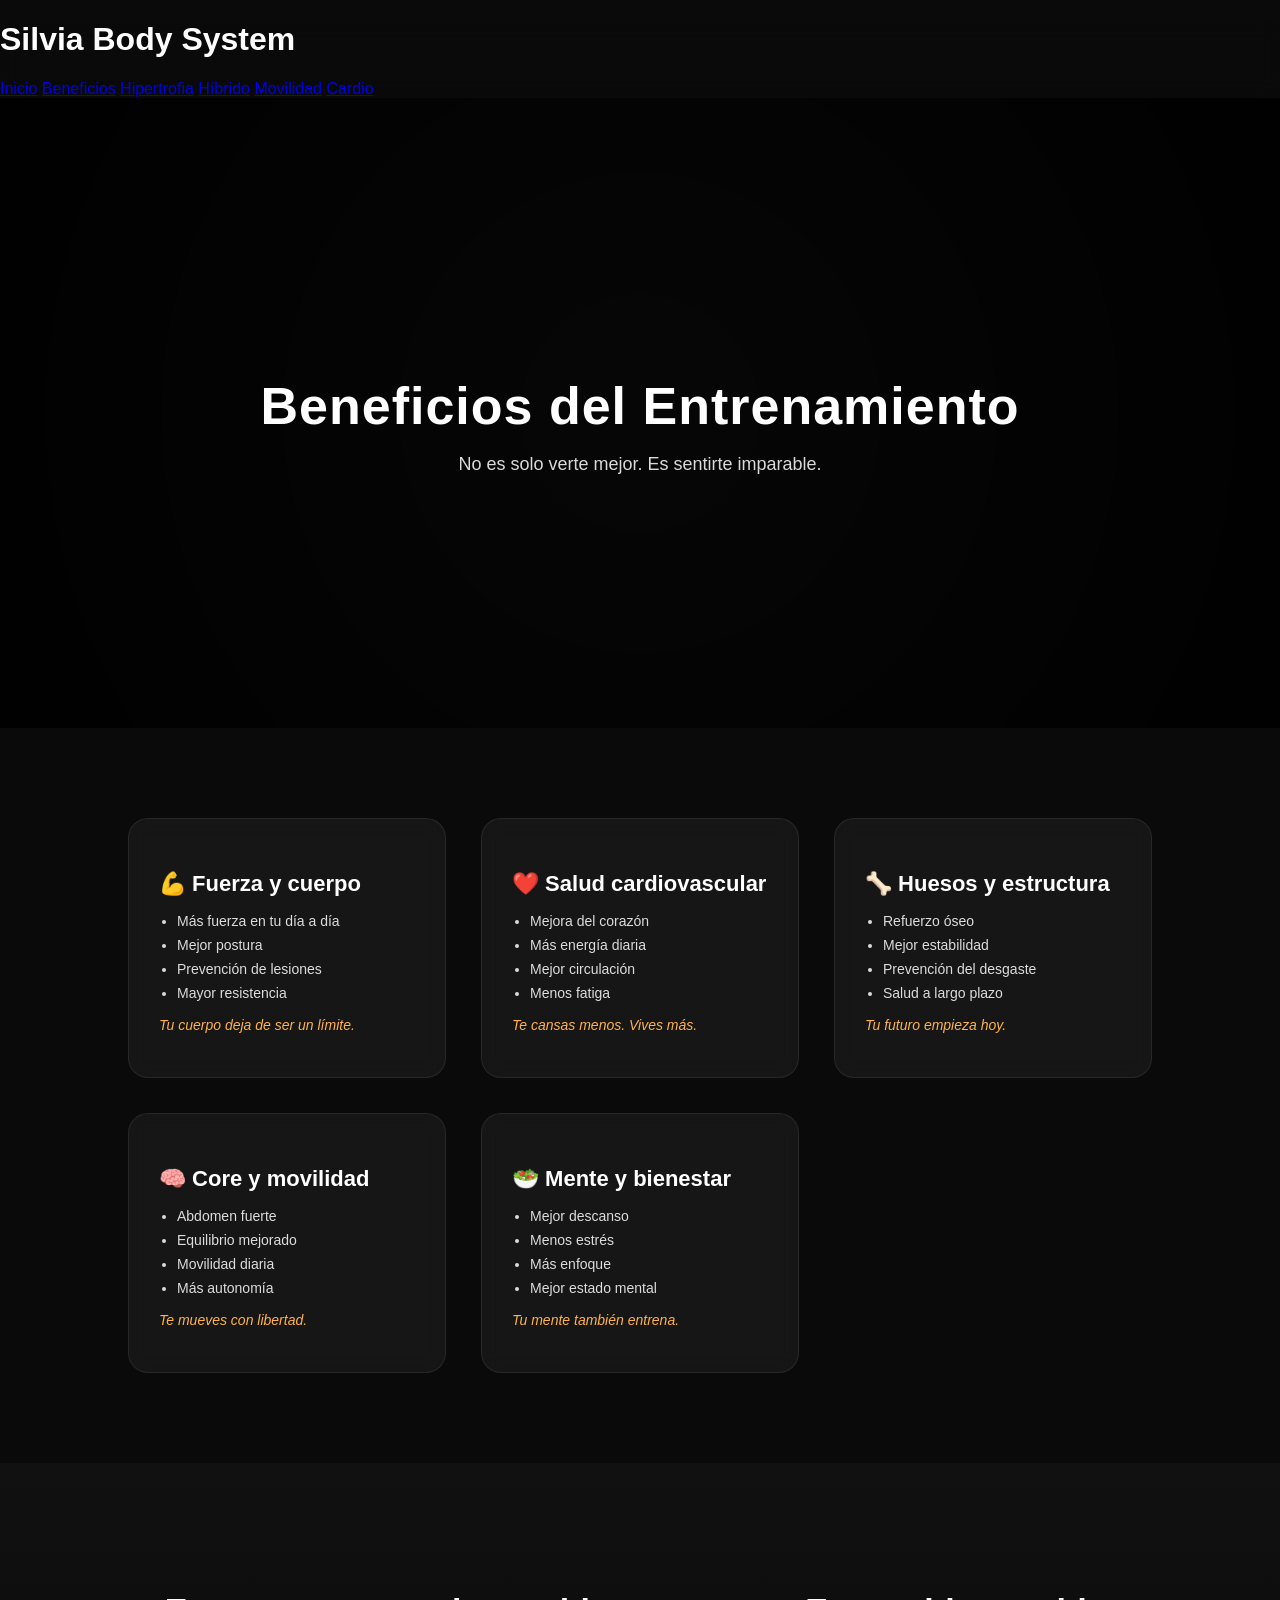
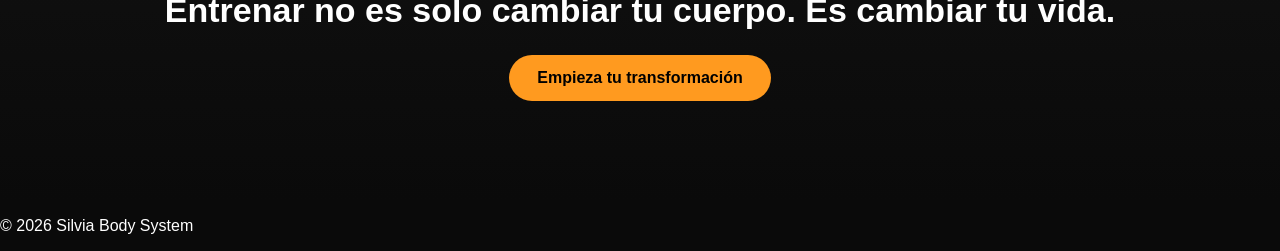
==== commit 0479776c: "Update beneficios.html" ====
--- a/beneficios.html
+++ b/beneficios.html
@@ -8,99 +8,165 @@
   <link rel="stylesheet" href="style.css">
 
   <style>
-    /* HERO INTERNO MÁS VISUAL */
+
+    body {
+      margin: 0;
+      font-family: Arial, sans-serif;
+      background: #0a0a0a;
+      color: white;
+    }
+
+    /* ================= HERO ================= */
     .hero-beneficios {
-      height: 60vh;
+      height: 70vh;
       display: flex;
       justify-content: center;
       align-items: center;
       text-align: center;
       position: relative;
-      background: linear-gradient(135deg, #000, #1a1a1a);
+      overflow: hidden;
     }
 
     .hero-beneficios::before {
       content: "";
       position: absolute;
-      width: 100%;
-      height: 100%;
+      inset: 0;
       background: url("https://images.unsplash.com/photo-1558611848-73f7eb4001a1");
       background-size: cover;
       background-position: center;
-      opacity: 0.25;
+      filter: brightness(0.4);
+      transform: scale(1.1);
+    }
+
+    .hero-beneficios::after {
+      content: "";
+      position: absolute;
+      inset: 0;
+      background: radial-gradient(circle, rgba(0,0,0,0.3), rgba(0,0,0,0.9));
     }
 
     .hero-beneficios .content {
       position: relative;
       z-index: 2;
-      max-width: 700px;
+      max-width: 800px;
+      padding: 20px;
+      animation: fadeUp 1s ease;
     }
 
     .hero-beneficios h2 {
-      font-size: 42px;
-      margin-bottom: 15px;
+      font-size: 52px;
+      margin-bottom: 10px;
+      letter-spacing: 1px;
     }
 
     .hero-beneficios p {
       font-size: 18px;
-      color: #dcdcdc;
-    }
-
-    /* TARJETAS MEJORADAS */
+      color: #ffffff;
+      opacity: 0.85;
+    }
+
+    /* ================= GRID ================= */
     .benefits-grid {
       display: grid;
       grid-template-columns: repeat(auto-fit, minmax(280px, 1fr));
-      gap: 30px;
-      padding: 80px 10%;
-    }
-
+      gap: 35px;
+      padding: 90px 10%;
+    }
+
+    /* ================= CARDS PREMIUM ================= */
     .benefit-card {
-      background: linear-gradient(145deg, #111, #1a1a1a);
-      border-radius: 18px;
+      background: rgba(255,255,255,0.05);
+      backdrop-filter: blur(10px);
+      border: 1px solid rgba(255,255,255,0.08);
+      border-radius: 20px;
       padding: 30px;
-      transition: 0.4s;
-      border: 1px solid rgba(255,255,255,0.05);
+      transition: 0.4s ease;
       position: relative;
       overflow: hidden;
+      color: white; /* 🔥 TODO TEXTO BLANCO */
+    }
+
+    .benefit-card::before {
+      content: "";
+      position: absolute;
+      inset: 0;
+      background: radial-gradient(circle at top left, rgba(255,154,31,0.15), transparent 60%);
+      opacity: 0;
+      transition: 0.4s;
     }
 
     .benefit-card:hover {
-      transform: translateY(-10px) scale(1.02);
-      box-shadow: 0 20px 50px rgba(0,0,0,0.6);
+      transform: translateY(-12px) scale(1.03);
+      box-shadow: 0 25px 60px rgba(0,0,0,0.8);
+      border: 1px solid rgba(255,154,31,0.3);
+    }
+
+    .benefit-card:hover::before {
+      opacity: 1;
     }
 
     .benefit-card h3 {
-      margin-bottom: 10px;
-      font-size: 20px;
+      font-size: 22px;
+      margin-bottom: 15px;
+      color: white;
     }
 
     .benefit-card ul {
-      margin: 15px 0;
-      padding-left: 15px;
+      padding-left: 18px;
     }
 
     .benefit-card li {
-      margin-bottom: 6px;
+      margin-bottom: 8px;
       font-size: 14px;
-      color: #cfcfcf;
+      color: white; /* 🔥 IMPORTANTE */
+      opacity: 0.85;
     }
 
     .emotion {
       margin-top: 15px;
       font-style: italic;
-      color: #ff9a1f;
       font-size: 14px;
-    }
-
-    /* CIERRE */
+      color: #ffb347;
+    }
+
+    /* ================= CTA ================= */
     .cta-final {
       text-align: center;
-      padding: 80px 20px;
+      padding: 100px 20px;
+      background: linear-gradient(to top, #0a0a0a, #111);
     }
 
     .cta-final h2 {
-      font-size: 32px;
-      margin-bottom: 20px;
+      font-size: 34px;
+      margin-bottom: 25px;
+    }
+
+    .btn {
+      display: inline-block;
+      padding: 14px 28px;
+      background: #ff9a1f;
+      color: black;
+      font-weight: bold;
+      border-radius: 30px;
+      text-decoration: none;
+      transition: 0.3s;
+    }
+
+    .btn:hover {
+      transform: scale(1.05);
+      box-shadow: 0 10px 30px rgba(255,154,31,0.4);
+    }
+
+    /* ================= ANIMATION ================= */
+    @keyframes fadeUp {
+      from {
+        opacity: 0;
+        transform: translateY(20px);
+      }
+      to {
+        opacity: 1;
+        transform: translateY(0);
+      }
     }
 
   </style>
@@ -120,7 +186,7 @@
   </nav>
 </header>
 
-<!-- HERO DINÁMICO -->
+<!-- HERO -->
 <section class="hero-beneficios">
   <div class="content">
     <h2>Beneficios del Entrenamiento</h2>
@@ -139,7 +205,7 @@
       <li>Prevención de lesiones</li>
       <li>Mayor resistencia</li>
     </ul>
-    <p class="emotion">Tu cuerpo deja de ser un límite y se convierte en una herramienta.</p>
+    <p class="emotion">Tu cuerpo deja de ser un límite.</p>
   </div>
 
   <div class="benefit-card">
@@ -157,38 +223,38 @@
     <h3>🦴 Huesos y estructura</h3>
     <ul>
       <li>Refuerzo óseo</li>
-      <li>Prevención del deterioro</li>
       <li>Mejor estabilidad</li>
-      <li>Menos riesgo de lesiones</li>
-    </ul>
-    <p class="emotion">Inviertes hoy en tu calidad de vida del futuro.</p>
+      <li>Prevención del desgaste</li>
+      <li>Salud a largo plazo</li>
+    </ul>
+    <p class="emotion">Tu futuro empieza hoy.</p>
   </div>
 
   <div class="benefit-card">
     <h3>🧠 Core y movilidad</h3>
     <ul>
       <li>Abdomen fuerte</li>
-      <li>Mayor equilibrio</li>
-      <li>Movimientos más ágiles</li>
-      <li>Más independencia</li>
-    </ul>
-    <p class="emotion">Te mueves mejor. Vives mejor.</p>
-  </div>
-
-  <div class="benefit-card">
-    <h3>🥗 Bienestar y mente</h3>
+      <li>Equilibrio mejorado</li>
+      <li>Movilidad diaria</li>
+      <li>Más autonomía</li>
+    </ul>
+    <p class="emotion">Te mueves con libertad.</p>
+  </div>
+
+  <div class="benefit-card">
+    <h3>🥗 Mente y bienestar</h3>
     <ul>
       <li>Mejor descanso</li>
       <li>Menos estrés</li>
-      <li>Más concentración</li>
-      <li>Relación sana con tu cuerpo</li>
-    </ul>
-    <p class="emotion">No solo transformas tu cuerpo. Transformas tu mente.</p>
+      <li>Más enfoque</li>
+      <li>Mejor estado mental</li>
+    </ul>
+    <p class="emotion">Tu mente también entrena.</p>
   </div>
 
 </section>
 
-<!-- CIERRE -->
+<!-- CTA -->
 <section class="cta-final">
   <h2>Entrenar no es solo cambiar tu cuerpo. Es cambiar tu vida.</h2>
 
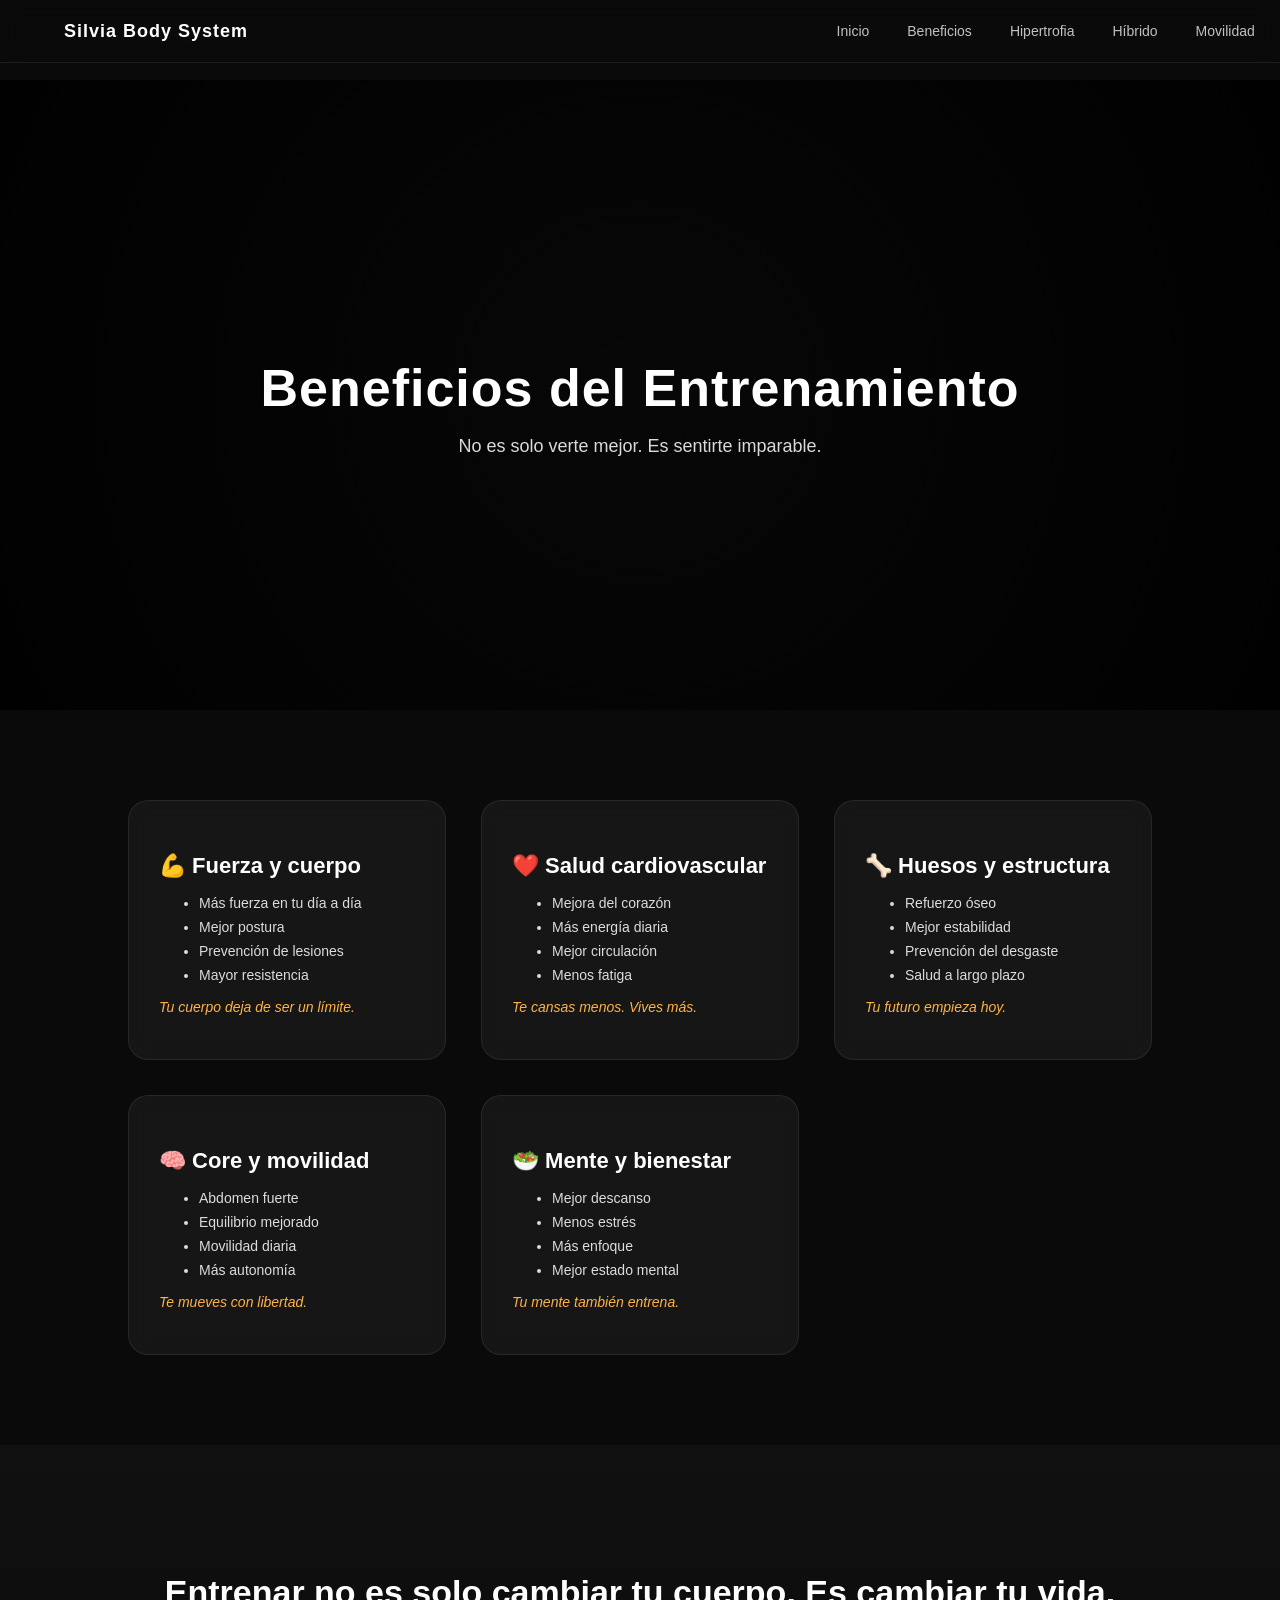
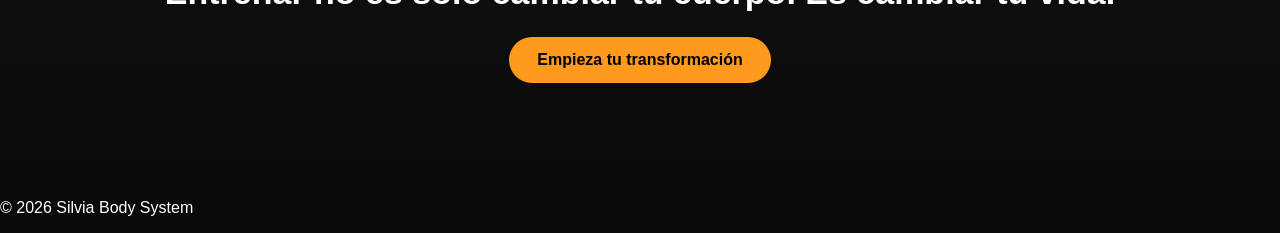
==== commit da62b03d: "Update beneficios.html" ====
--- a/beneficios.html
+++ b/beneficios.html
@@ -14,6 +14,83 @@
       font-family: Arial, sans-serif;
       background: #0a0a0a;
       color: white;
+    }
+
+    /* ================= NAVBAR PREMIUM ================= */
+    .nav {
+      position: fixed;
+      top: 0;
+      width: 100%;
+      z-index: 1000;
+
+      display: flex;
+      justify-content: space-between;
+      align-items: center;
+
+      padding: 15px 5%;
+      
+      background: rgba(10,10,10,0.6);
+      backdrop-filter: blur(12px);
+      -webkit-backdrop-filter: blur(12px);
+
+      border-bottom: 1px solid rgba(255,255,255,0.08);
+      transition: 0.3s ease;
+    }
+
+    .nav:hover {
+      background: rgba(10,10,10,0.85);
+    }
+
+    .nav h1 {
+      font-size: 18px;
+      letter-spacing: 1px;
+      color: white;
+      margin: 0;
+      font-weight: bold;
+    }
+
+    .nav nav {
+      display: flex;
+      gap: 18px;
+      flex-wrap: wrap;
+    }
+
+    .nav nav a {
+      color: rgba(255,255,255,0.75);
+      text-decoration: none;
+      font-size: 14px;
+      font-weight: 500;
+      padding: 8px 10px;
+      border-radius: 8px;
+      transition: 0.3s ease;
+      position: relative;
+    }
+
+    .nav nav a:hover {
+      color: white;
+      background: rgba(255,154,31,0.15);
+      transform: translateY(-2px);
+    }
+
+    .nav nav a::after {
+      content: "";
+      position: absolute;
+      bottom: 4px;
+      left: 50%;
+      width: 0%;
+      height: 2px;
+      background: #ff9a1f;
+      transition: 0.3s;
+      transform: translateX(-50%);
+    }
+
+    .nav nav a:hover::after {
+      width: 60%;
+    }
+
+    /* ================= ESPACIO POR NAV FIJA ================= */
+    body {
+      padding-top: 80px;
     }
 
     /* ================= HERO ================= */
@@ -61,7 +138,6 @@
 
     .hero-beneficios p {
       font-size: 18px;
-      color: #ffffff;
       opacity: 0.85;
     }
 
@@ -73,7 +149,7 @@
       padding: 90px 10%;
     }
 
-    /* ================= CARDS PREMIUM ================= */
+    /* ================= CARDS ================= */
     .benefit-card {
       background: rgba(255,255,255,0.05);
       backdrop-filter: blur(10px);
@@ -81,18 +157,8 @@
       border-radius: 20px;
       padding: 30px;
       transition: 0.4s ease;
-      position: relative;
       overflow: hidden;
-      color: white; /* 🔥 TODO TEXTO BLANCO */
-    }
-
-    .benefit-card::before {
-      content: "";
-      position: absolute;
-      inset: 0;
-      background: radial-gradient(circle at top left, rgba(255,154,31,0.15), transparent 60%);
-      opacity: 0;
-      transition: 0.4s;
+      color: white;
     }
 
     .benefit-card:hover {
@@ -101,24 +167,16 @@
       border: 1px solid rgba(255,154,31,0.3);
     }
 
-    .benefit-card:hover::before {
-      opacity: 1;
-    }
-
     .benefit-card h3 {
       font-size: 22px;
       margin-bottom: 15px;
       color: white;
     }
 
-    .benefit-card ul {
-      padding-left: 18px;
-    }
-
     .benefit-card li {
       margin-bottom: 8px;
       font-size: 14px;
-      color: white; /* 🔥 IMPORTANTE */
+      color: white;
       opacity: 0.85;
     }
 
@@ -176,6 +234,7 @@
 
 <header class="nav">
   <h1>Silvia Body System</h1>
+
   <nav>
     <a href="index.html">Inicio</a>
     <a href="beneficios.html">Beneficios</a>
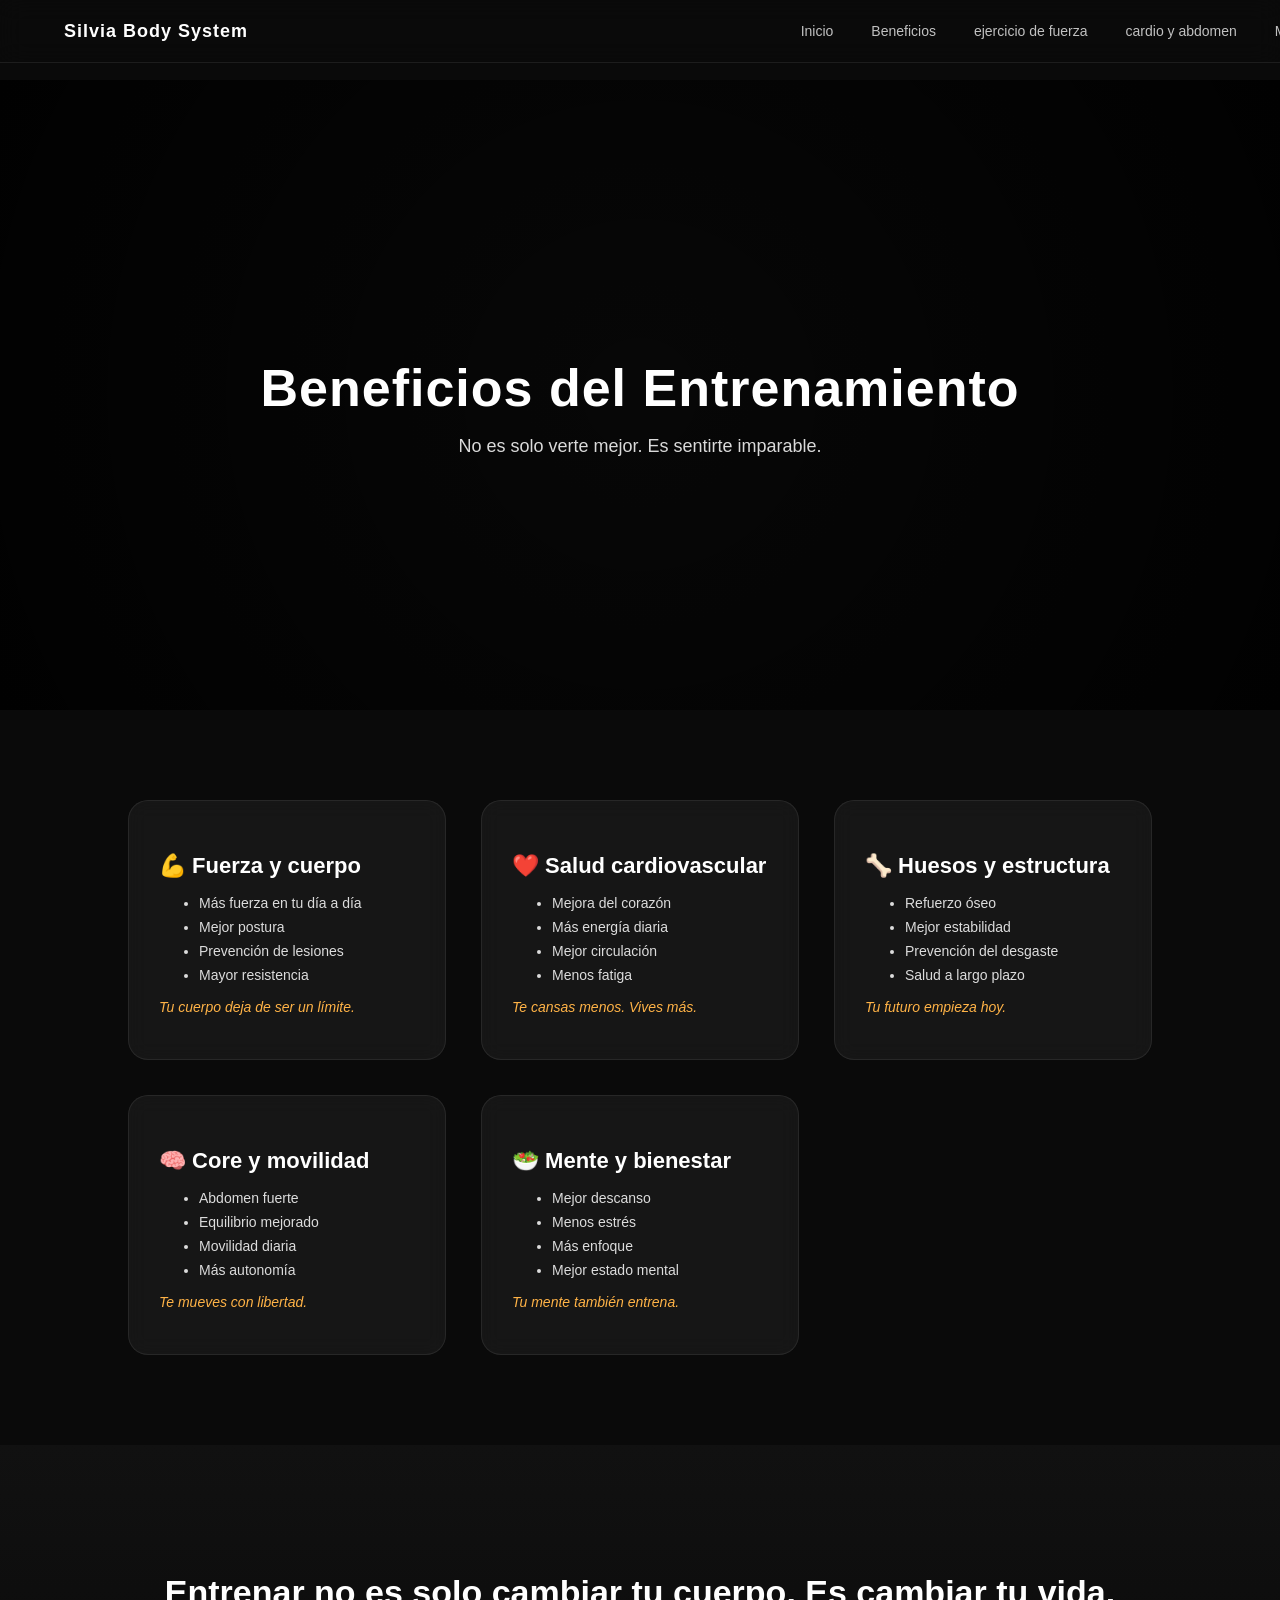
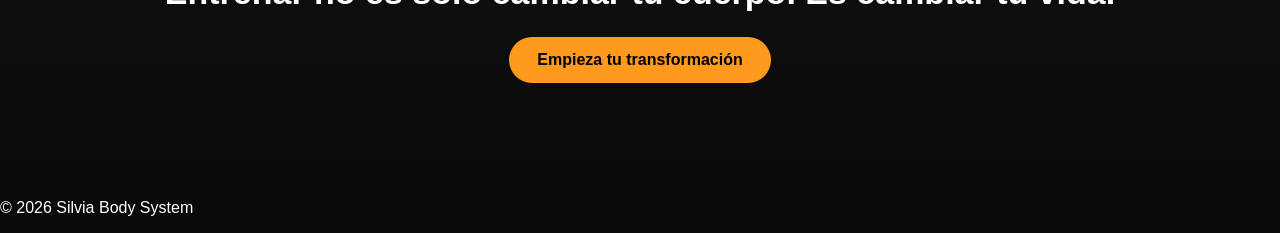
==== commit 089ab6b6: "Update beneficios.html" ====
--- a/beneficios.html
+++ b/beneficios.html
@@ -238,10 +238,9 @@
   <nav>
     <a href="index.html">Inicio</a>
     <a href="beneficios.html">Beneficios</a>
-    <a href="hipertrofia.html">Hipertrofia</a>
-    <a href="hibrido.html">Híbrido</a>
+    <a href="ejercicio de fuerza.html">ejercicio de fuerza</a>
+    <a href="cardio y abdomen.html">cardio y abdomen</a>
     <a href="movilidad.html">Movilidad</a>
-    <a href="cardio-abdomen.html">Cardio</a>
   </nav>
 </header>
 
